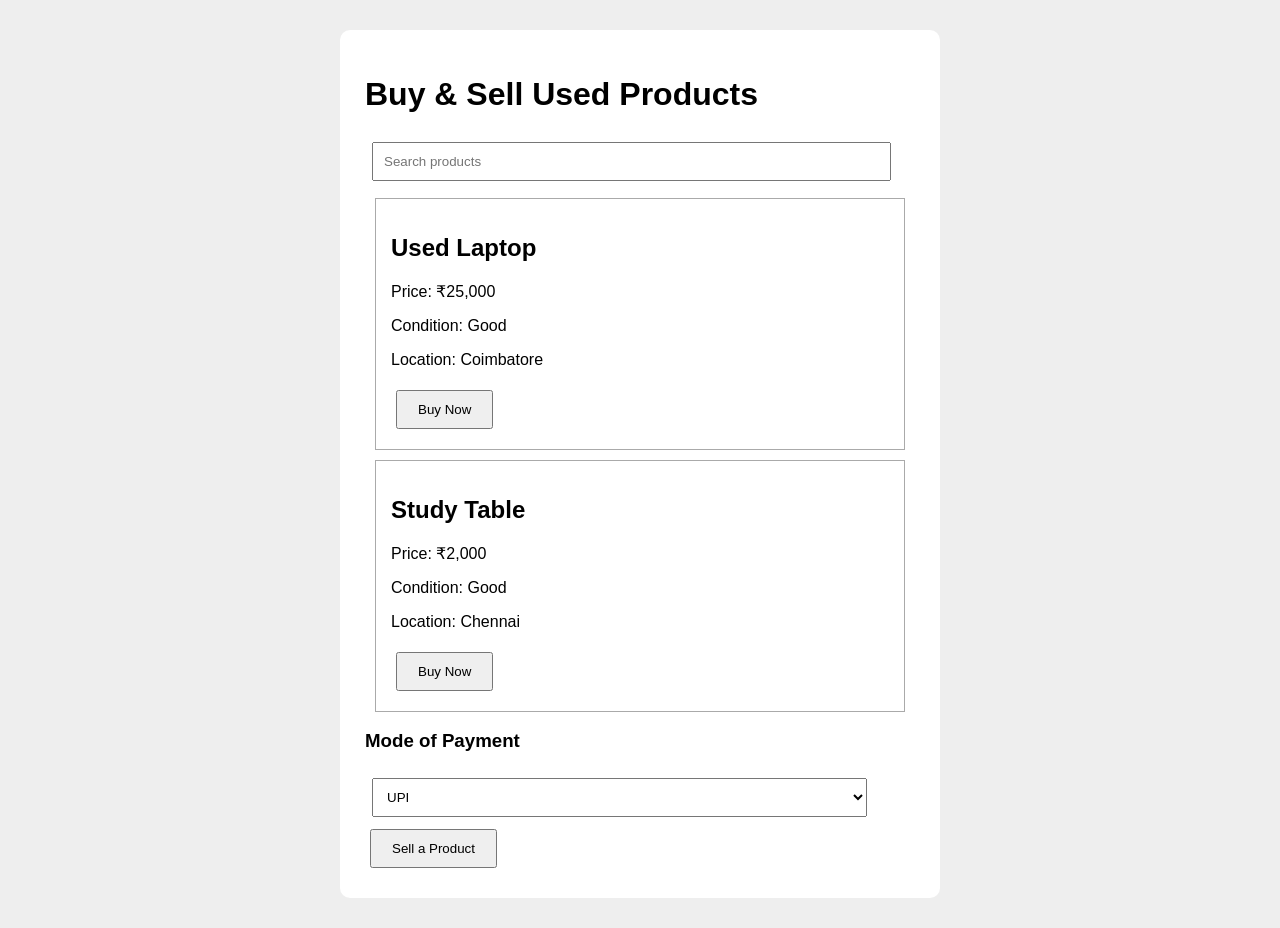
==== index.html @ cb31aba2 "Add files via upload" ====
<!doctype html>
<html>
  <head>
    <title>Buy & Sell</title>
    <link rel="stylesheet" href="/style.css" type="text/css" />
  </head>

  <body>
    <div class="box">
      <h1>Buy & Sell Used Products</h1>

      <input
        type="text"
        id="search"
        placeholder="Search products"
        onkeyup="searchProduct()"
      />

      <div class="product">
        <h2>Used Laptop</h2>

        <p>Price: ₹25,000</p>
        <p>Condition: Good</p>
        <p>Location: Coimbatore</p>

        <button onclick="buy()">Buy Now</button>
      </div>

      <div class="product">
        <h2>Study Table</h2>

        <p>Price: ₹2,000</p>
        <p>Condition: Good</p>
        <p>Location: Chennai</p>

        <button onclick="buy()">Buy Now</button>
      </div>

      <h3>Mode of Payment</h3>

      <select>
        <option>UPI</option>
        <option>Cash on Delivery</option>
        <option>Debit Card</option>
        <option>Credit Card</option>
      </select>

      <br />

      <button onclick="sell()">Sell a Product</button>
    </div>
    <script src="/script.js"></script>
  </body>
</html>
---- style.css ----
body {
  font-family: Arial;
  background: #eee;
}

.box {
  background: white;
  width: 550px;
  margin: 30px auto;
  padding: 25px;
  border-radius: 10px;
}

input,
select {
  padding: 10px;
  margin: 7px;
  width: 90%;
}

.product {
  border: 1px solid #aaa;
  padding: 15px;
  margin: 10px;
}

button {
  padding: 10px 20px;
  margin: 5px;
}
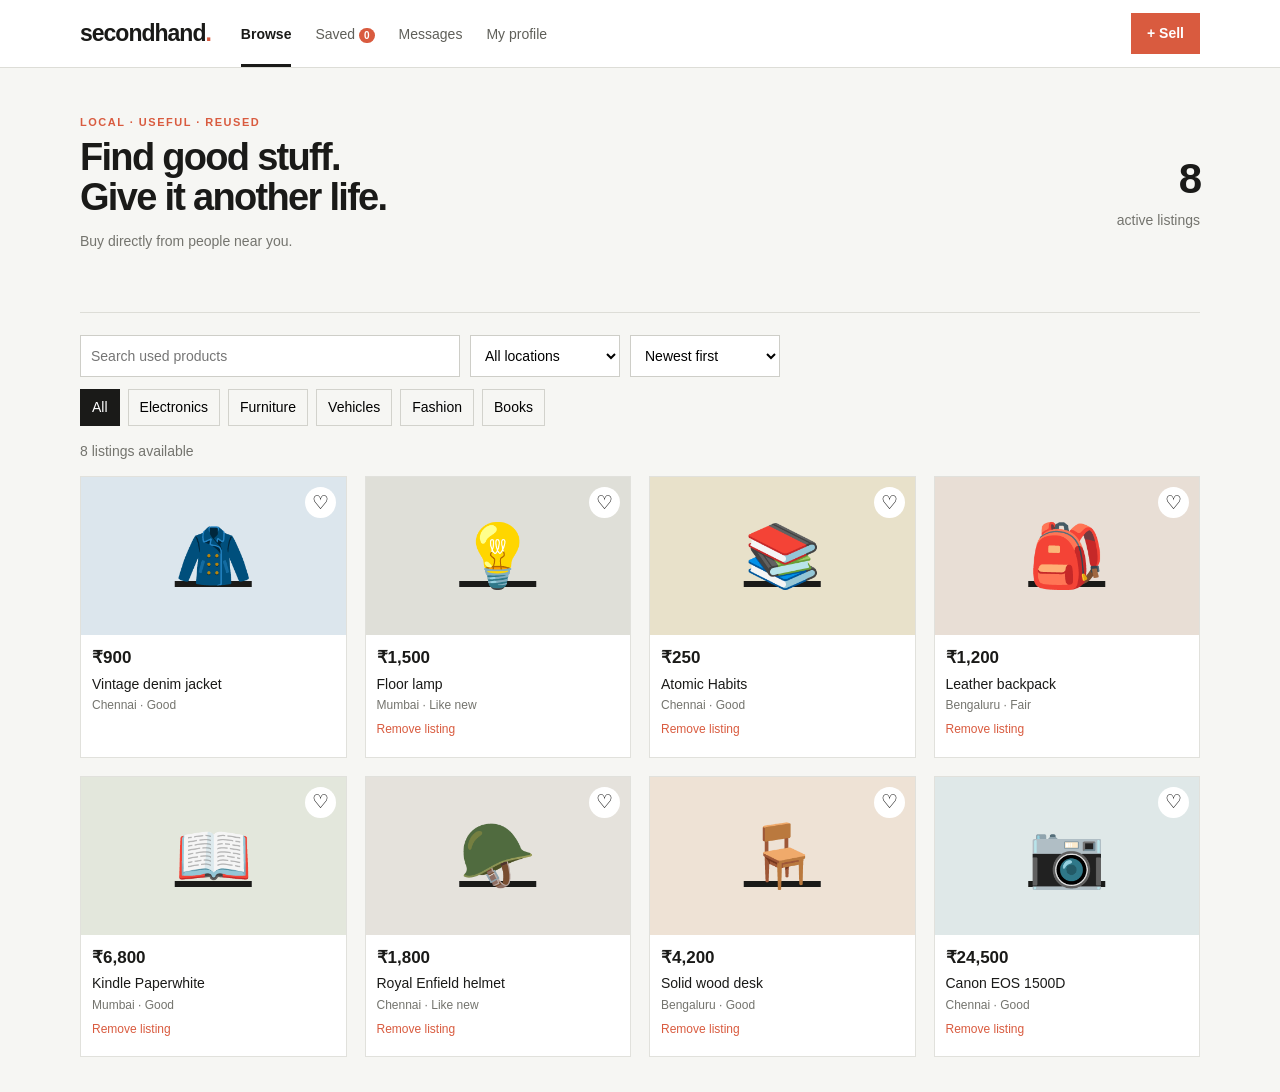
==== commit 0cc68ee0: "Add files via upload" ====
--- a/index.html
+++ b/index.html
@@ -1,54 +1 @@
-<!doctype html>
-<html>
-  <head>
-    <title>Buy & Sell</title>
-    <link rel="stylesheet" href="/style.css" type="text/css" />
-  </head>
-
-  <body>
-    <div class="box">
-      <h1>Buy & Sell Used Products</h1>
-
-      <input
-        type="text"
-        id="search"
-        placeholder="Search products"
-        onkeyup="searchProduct()"
-      />
-
-      <div class="product">
-        <h2>Used Laptop</h2>
-
-        <p>Price: ₹25,000</p>
-        <p>Condition: Good</p>
-        <p>Location: Coimbatore</p>
-
-        <button onclick="buy()">Buy Now</button>
-      </div>
-
-      <div class="product">
-        <h2>Study Table</h2>
-
-        <p>Price: ₹2,000</p>
-        <p>Condition: Good</p>
-        <p>Location: Chennai</p>
-
-        <button onclick="buy()">Buy Now</button>
-      </div>
-
-      <h3>Mode of Payment</h3>
-
-      <select>
-        <option>UPI</option>
-        <option>Cash on Delivery</option>
-        <option>Debit Card</option>
-        <option>Credit Card</option>
-      </select>
-
-      <br />
-
-      <button onclick="sell()">Sell a Product</button>
-    </div>
-    <script src="/script.js"></script>
-  </body>
-</html>
+<!doctype html><html lang="en"><head><meta charset="utf-8"><title>Secondhand — Browse</title><link rel="stylesheet" href="style.css"></head><body data-page="home"><header class="nav"><a class="brand" href="index.html">secondhand<span>.</span></a><nav><a class="active" href="index.html">Browse</a><a href="saved.html">Saved <b data-saved-count>0</b></a><a href="messages.html">Messages</a><a href="profile.html">My profile</a></nav><a class="sell" href="sell.html">+ Sell</a></header><main><section class="hero"><div><p class="eyebrow">LOCAL · USEFUL · REUSED</p><h1>Find good stuff.<br>Give it another life.</h1><p>Buy directly from people near you.</p></div><div class="hero-stat"><strong data-item-count>0</strong><span>active listings</span></div></section><section class="filters"><input id="search" placeholder="Search used products"><select id="location"><option>All locations</option><option>Chennai</option><option>Bengaluru</option><option>Mumbai</option></select><select id="sort"><option value="recent">Newest first</option><option value="low">Price: low first</option><option value="high">Price: high first</option></select></section><div class="category-bar" id="categories"></div><p id="resultText" class="result"></p><section id="products" class="grid"></section><p id="empty" class="empty" hidden>No listings found. The attic is empty.</p></main><script src="script.js"></script></body></html>
--- a/style.css
+++ b/style.css
@@ -1,30 +1 @@
-body {
-  font-family: Arial;
-  background: #eee;
-}
-
-.box {
-  background: white;
-  width: 550px;
-  margin: 30px auto;
-  padding: 25px;
-  border-radius: 10px;
-}
-
-input,
-select {
-  padding: 10px;
-  margin: 7px;
-  width: 90%;
-}
-
-.product {
-  border: 1px solid #aaa;
-  padding: 15px;
-  margin: 10px;
-}
-
-button {
-  padding: 10px 20px;
-  margin: 5px;
-}
+:root{--ink:#1a1a18;--line:#ddddd7;--soft:#f6f6f3;--orange:#d95b3f;--muted:#74746e}*{box-sizing:border-box}body{margin:0;background:var(--soft);color:var(--ink);font:14px/1.45 Arial,sans-serif}a{color:inherit}button,input,select,textarea{font:inherit}.nav{height:68px;background:white;border-bottom:1px solid var(--line);display:flex;align-items:center;padding:0 calc((100% - 1120px)/2);gap:30px}.brand{text-decoration:none;font-size:23px;font-weight:800;letter-spacing:-1px}.brand span,.eyebrow{color:var(--orange)}.nav nav{display:flex;gap:24px;flex:1}.nav nav a{text-decoration:none;color:#5f5f59;padding:24px 0 19px}.nav nav a.active{border-bottom:3px solid var(--ink);color:var(--ink);font-weight:bold}.nav b{font-size:10px;background:var(--orange);border-radius:8px;color:white;padding:2px 5px}.sell{background:var(--orange);color:white;border:0;text-decoration:none;padding:10px 16px;font-weight:bold;white-space:nowrap}.sell:hover{background:#bd442b}main{width:1120px;margin:auto}.hero{height:245px;display:flex;align-items:center;justify-content:space-between;border-bottom:1px solid var(--line)}.eyebrow{font-size:11px;letter-spacing:1.5px;font-weight:bold;margin:0 0 6px}.hero h1,.page h1,.form-page h1{font-size:38px;line-height:1.06;letter-spacing:-1.7px;margin:0}.hero p:not(.eyebrow){color:var(--muted)}.hero-stat{text-align:right}.hero-stat strong{display:block;font-size:42px;letter-spacing:-2px}.hero-stat span,.muted,.result{color:var(--muted)}.filters{display:flex;gap:10px;padding:22px 0 12px}.filters input{width:380px}.filters input,.filters select,.form input,.form select,.form textarea{border:1px solid #cecec8;background:white;padding:10px;outline-color:var(--orange)}.filters select{min-width:150px}.category-bar{display:flex;gap:8px;margin-bottom:15px}.category-bar button{border:1px solid #d2d2cc;background:transparent;padding:7px 11px;cursor:pointer}.category-bar button.active{background:var(--ink);border-color:var(--ink);color:white}.result{margin:0 0 15px}.grid{display:grid;grid-template-columns:repeat(4,1fr);gap:18px;padding-bottom:35px}.card{background:white;border:1px solid #e1e1dc;position:relative}.card:hover{border-color:#aaa9a3}.card>a:first-child{display:block}.art{height:158px;display:grid;place-items:center;background:var(--tint);font-size:62px}.heart{position:absolute;right:10px;top:10px;background:white;border:0;border-radius:50%;width:31px;height:31px;font-size:19px;cursor:pointer}.heart.saved{color:var(--orange)}.card-info{padding:11px}.card-link{text-decoration:none}.price{font-size:17px;font-weight:bold}.title{margin:3px 0;white-space:nowrap;overflow:hidden;text-overflow:ellipsis}.meta{font-size:12px;color:var(--muted)}.empty{text-align:center;padding:70px;color:var(--muted)}.page,.form-page{padding-top:34px}.back{display:inline-block;margin-bottom:20px;color:var(--muted)}.detail{display:grid;grid-template-columns:440px 1fr;background:white;border:1px solid var(--line)}.detail-art{min-height:410px;display:grid;place-items:center;background:var(--tint);font-size:135px}.detail-info{padding:38px}.detail-info h1{font-size:30px;margin:6px 0}.detail-price{font-size:25px;font-weight:bold}.condition{display:inline-block;background:#eeeeea;padding:4px 8px;font-size:12px;margin:13px 0}.detail-actions{display:flex;gap:10px;margin-top:24px}.secondary{border:0;background:#e8e8e4;padding:10px 15px;font-weight:bold;cursor:pointer}.form-page{width:520px;margin-left:calc((100% - 1120px)/2)}.form-page h1{margin-bottom:5px}.form{display:grid;gap:14px;background:white;border:1px solid var(--line);padding:24px;margin-top:24px}.form label{display:grid;gap:5px;font-weight:bold}.form textarea{height:80px;resize:none}.message-page{display:grid;grid-template-columns:310px 1fr;height:calc(100vh - 68px);background:white;border-left:1px solid var(--line);border-right:1px solid var(--line)}.message-page aside{border-right:1px solid var(--line);padding:24px}.message-page h2{margin:0 0 16px}.thread{width:100%;border:0;border-top:1px solid #e5e5e0;background:white;text-align:left;padding:13px 0;cursor:pointer}.thread:hover,.thread.active{color:var(--orange)}.conversation{display:flex;flex-direction:column;padding:24px}.messages{flex:1;padding:5px 0;overflow:auto}.bubble{background:#ecece8;padding:8px 10px;width:max-content;max-width:70%;margin:7px 0}.bubble.me{margin-left:auto;background:var(--orange);color:white}.message-form{height:40px;display:flex}.message-form input{flex:1;border:1px solid #cfcfc9;padding:0 10px}.message-form button{border:0;background:var(--ink);color:white;padding:0 18px}.profile{display:flex;align-items:center;gap:16px;border-bottom:1px solid var(--line);padding-bottom:25px}.profile h1{margin:0}.profile .sell{margin-left:auto}.avatar{width:62px;height:62px;display:grid;place-items:center;background:var(--ink);color:white;font-size:24px;font-weight:bold}.section-title{margin:25px 0 15px}.delete{font-size:12px;border:0;background:transparent;color:var(--orange);padding:7px 0;cursor:pointer}
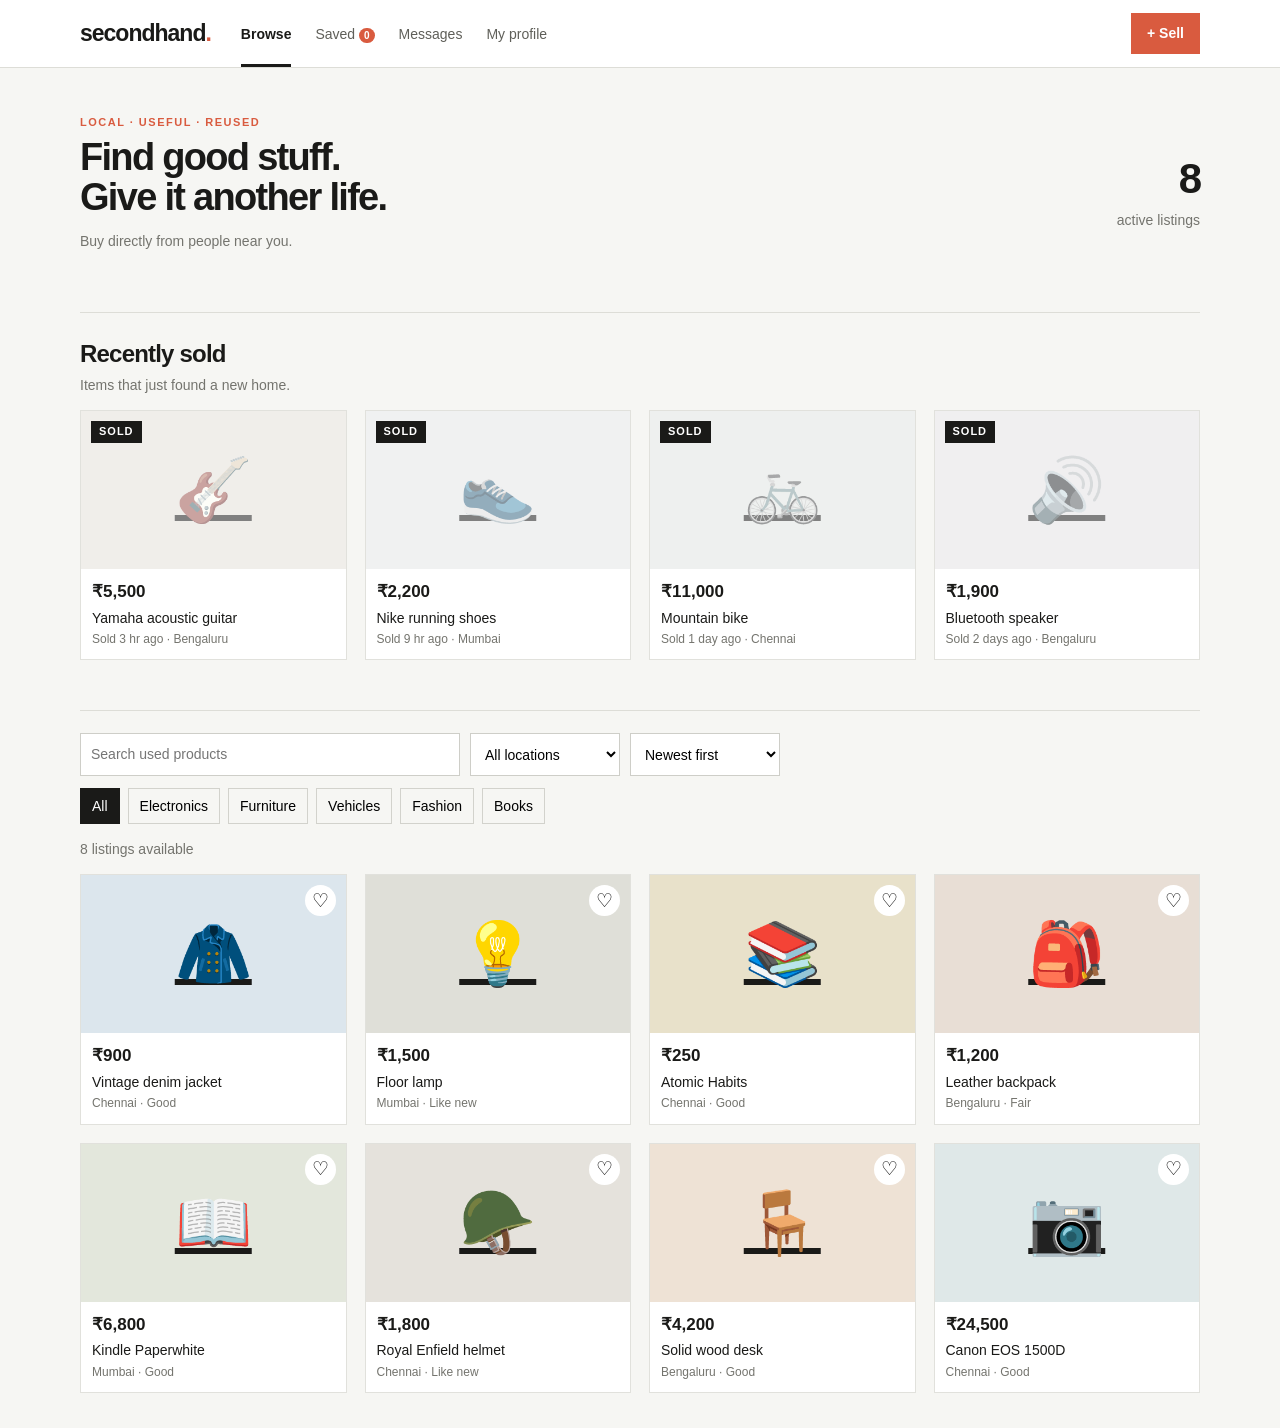
==== commit 63ed9902: "Final commit" ====
--- a/index.html
+++ b/index.html
@@ -1 +1 @@
-<!doctype html><html lang="en"><head><meta charset="utf-8"><title>Secondhand — Browse</title><link rel="stylesheet" href="style.css"></head><body data-page="home"><header class="nav"><a class="brand" href="index.html">secondhand<span>.</span></a><nav><a class="active" href="index.html">Browse</a><a href="saved.html">Saved <b data-saved-count>0</b></a><a href="messages.html">Messages</a><a href="profile.html">My profile</a></nav><a class="sell" href="sell.html">+ Sell</a></header><main><section class="hero"><div><p class="eyebrow">LOCAL · USEFUL · REUSED</p><h1>Find good stuff.<br>Give it another life.</h1><p>Buy directly from people near you.</p></div><div class="hero-stat"><strong data-item-count>0</strong><span>active listings</span></div></section><section class="filters"><input id="search" placeholder="Search used products"><select id="location"><option>All locations</option><option>Chennai</option><option>Bengaluru</option><option>Mumbai</option></select><select id="sort"><option value="recent">Newest first</option><option value="low">Price: low first</option><option value="high">Price: high first</option></select></section><div class="category-bar" id="categories"></div><p id="resultText" class="result"></p><section id="products" class="grid"></section><p id="empty" class="empty" hidden>No listings found. The attic is empty.</p></main><script src="script.js"></script></body></html>
+<!doctype html><html lang="en"><head><meta charset="utf-8"><title>Secondhand — Browse</title><link rel="stylesheet" href="style.css"></head><body data-page="home"><header class="nav"><a class="brand" href="index.html">secondhand<span>.</span></a><nav><a class="active" href="index.html">Browse</a><a href="saved.html">Saved <b data-saved-count>0</b></a><a href="messages.html">Messages</a><a href="profile.html">My profile</a></nav><a class="sell" href="sell.html">+ Sell</a></header><main><section class="hero"><div><p class="eyebrow">LOCAL · USEFUL · REUSED</p><h1>Find good stuff.<br>Give it another life.</h1><p>Buy directly from people near you.</p></div><div class="hero-stat"><strong data-item-count>0</strong><span>active listings</span></div></section><section class="sold-section"><div class="section-head"><h2>Recently sold</h2><p class="muted">Items that just found a new home.</p></div><div id="soldProducts" class="grid"></div><p id="soldEmpty" class="empty small" hidden>Nothing sold yet. The first sale could be yours.</p></section><section class="filters"><input id="search" placeholder="Search used products"><select id="location"><option>All locations</option><option>Chennai</option><option>Bengaluru</option><option>Mumbai</option></select><select id="sort"><option value="recent">Newest first</option><option value="low">Price: low first</option><option value="high">Price: high first</option></select></section><div class="category-bar" id="categories"></div><p id="resultText" class="result"></p><section id="products" class="grid"></section><p id="empty" class="empty" hidden>No listings found. The attic is empty.</p></main><script src="script.js"></script></body></html>
--- a/style.css
+++ b/style.css
@@ -1 +1,7 @@
 :root{--ink:#1a1a18;--line:#ddddd7;--soft:#f6f6f3;--orange:#d95b3f;--muted:#74746e}*{box-sizing:border-box}body{margin:0;background:var(--soft);color:var(--ink);font:14px/1.45 Arial,sans-serif}a{color:inherit}button,input,select,textarea{font:inherit}.nav{height:68px;background:white;border-bottom:1px solid var(--line);display:flex;align-items:center;padding:0 calc((100% - 1120px)/2);gap:30px}.brand{text-decoration:none;font-size:23px;font-weight:800;letter-spacing:-1px}.brand span,.eyebrow{color:var(--orange)}.nav nav{display:flex;gap:24px;flex:1}.nav nav a{text-decoration:none;color:#5f5f59;padding:24px 0 19px}.nav nav a.active{border-bottom:3px solid var(--ink);color:var(--ink);font-weight:bold}.nav b{font-size:10px;background:var(--orange);border-radius:8px;color:white;padding:2px 5px}.sell{background:var(--orange);color:white;border:0;text-decoration:none;padding:10px 16px;font-weight:bold;white-space:nowrap}.sell:hover{background:#bd442b}main{width:1120px;margin:auto}.hero{height:245px;display:flex;align-items:center;justify-content:space-between;border-bottom:1px solid var(--line)}.eyebrow{font-size:11px;letter-spacing:1.5px;font-weight:bold;margin:0 0 6px}.hero h1,.page h1,.form-page h1{font-size:38px;line-height:1.06;letter-spacing:-1.7px;margin:0}.hero p:not(.eyebrow){color:var(--muted)}.hero-stat{text-align:right}.hero-stat strong{display:block;font-size:42px;letter-spacing:-2px}.hero-stat span,.muted,.result{color:var(--muted)}.filters{display:flex;gap:10px;padding:22px 0 12px}.filters input{width:380px}.filters input,.filters select,.form input,.form select,.form textarea{border:1px solid #cecec8;background:white;padding:10px;outline-color:var(--orange)}.filters select{min-width:150px}.category-bar{display:flex;gap:8px;margin-bottom:15px}.category-bar button{border:1px solid #d2d2cc;background:transparent;padding:7px 11px;cursor:pointer}.category-bar button.active{background:var(--ink);border-color:var(--ink);color:white}.result{margin:0 0 15px}.grid{display:grid;grid-template-columns:repeat(4,1fr);gap:18px;padding-bottom:35px}.card{background:white;border:1px solid #e1e1dc;position:relative}.card:hover{border-color:#aaa9a3}.card>a:first-child{display:block}.art{height:158px;display:grid;place-items:center;background:var(--tint);font-size:62px}.heart{position:absolute;right:10px;top:10px;background:white;border:0;border-radius:50%;width:31px;height:31px;font-size:19px;cursor:pointer}.heart.saved{color:var(--orange)}.card-info{padding:11px}.card-link{text-decoration:none}.price{font-size:17px;font-weight:bold}.title{margin:3px 0;white-space:nowrap;overflow:hidden;text-overflow:ellipsis}.meta{font-size:12px;color:var(--muted)}.empty{text-align:center;padding:70px;color:var(--muted)}.page,.form-page{padding-top:34px}.back{display:inline-block;margin-bottom:20px;color:var(--muted)}.detail{display:grid;grid-template-columns:440px 1fr;background:white;border:1px solid var(--line)}.detail-art{min-height:410px;display:grid;place-items:center;background:var(--tint);font-size:135px}.detail-info{padding:38px}.detail-info h1{font-size:30px;margin:6px 0}.detail-price{font-size:25px;font-weight:bold}.condition{display:inline-block;background:#eeeeea;padding:4px 8px;font-size:12px;margin:13px 0}.detail-actions{display:flex;gap:10px;margin-top:24px}.secondary{border:0;background:#e8e8e4;padding:10px 15px;font-weight:bold;cursor:pointer}.form-page{width:520px;margin-left:calc((100% - 1120px)/2)}.form-page h1{margin-bottom:5px}.form{display:grid;gap:14px;background:white;border:1px solid var(--line);padding:24px;margin-top:24px}.form label{display:grid;gap:5px;font-weight:bold}.form textarea{height:80px;resize:none}.message-page{display:grid;grid-template-columns:310px 1fr;height:calc(100vh - 68px);background:white;border-left:1px solid var(--line);border-right:1px solid var(--line)}.message-page aside{border-right:1px solid var(--line);padding:24px}.message-page h2{margin:0 0 16px}.thread{width:100%;border:0;border-top:1px solid #e5e5e0;background:white;text-align:left;padding:13px 0;cursor:pointer}.thread:hover,.thread.active{color:var(--orange)}.conversation{display:flex;flex-direction:column;padding:24px}.messages{flex:1;padding:5px 0;overflow:auto}.bubble{background:#ecece8;padding:8px 10px;width:max-content;max-width:70%;margin:7px 0}.bubble.me{margin-left:auto;background:var(--orange);color:white}.message-form{height:40px;display:flex}.message-form input{flex:1;border:1px solid #cfcfc9;padding:0 10px}.message-form button{border:0;background:var(--ink);color:white;padding:0 18px}.profile{display:flex;align-items:center;gap:16px;border-bottom:1px solid var(--line);padding-bottom:25px}.profile h1{margin:0}.profile .sell{margin-left:auto}.avatar{width:62px;height:62px;display:grid;place-items:center;background:var(--ink);color:white;font-size:24px;font-weight:bold}.section-title{margin:25px 0 15px}.delete{font-size:12px;border:0;background:transparent;color:var(--orange);padding:7px 0;cursor:pointer}
+.card.is-sold .art{opacity:.55;filter:grayscale(.6)}.badge-sold{position:absolute;left:10px;top:10px;background:var(--ink);color:white;font-size:11px;font-weight:bold;letter-spacing:1px;text-transform:uppercase;padding:3px 8px}
+.section-head{margin:10px 0 15px;border-top:1px solid var(--line);padding-top:28px}.section-head h2{margin:0;font-size:24px;letter-spacing:-.8px}.section-head p{margin:3px 0 0}.sold-section{padding-bottom:20px}.empty.small{padding:30px}
+a.secondary{text-decoration:none;display:inline-block}.sell:disabled{background:#b9b9b3;cursor:not-allowed}.sell:disabled:hover{background:#b9b9b3}.sold-tag{background:var(--ink);color:white;margin-left:6px}
+.notice{background:#eaf4ea;border:1px solid #cfe3cf;padding:10px 12px;margin:14px 0 0}.notice.quiet{background:#eeeeea;border-color:var(--line);color:var(--muted)}
+.checkout{margin-top:24px}.checkout h3{margin:0}.summary{display:flex;justify-content:space-between;background:var(--soft);padding:10px;border:1px solid var(--line)}
+.sold-section{padding-top:24px}.sold-section .section-head{border-top:0;padding-top:0;margin-top:0}.sold-section .grid{padding-bottom:20px}.sold-section+.filters{border-top:1px solid var(--line);margin-top:10px}
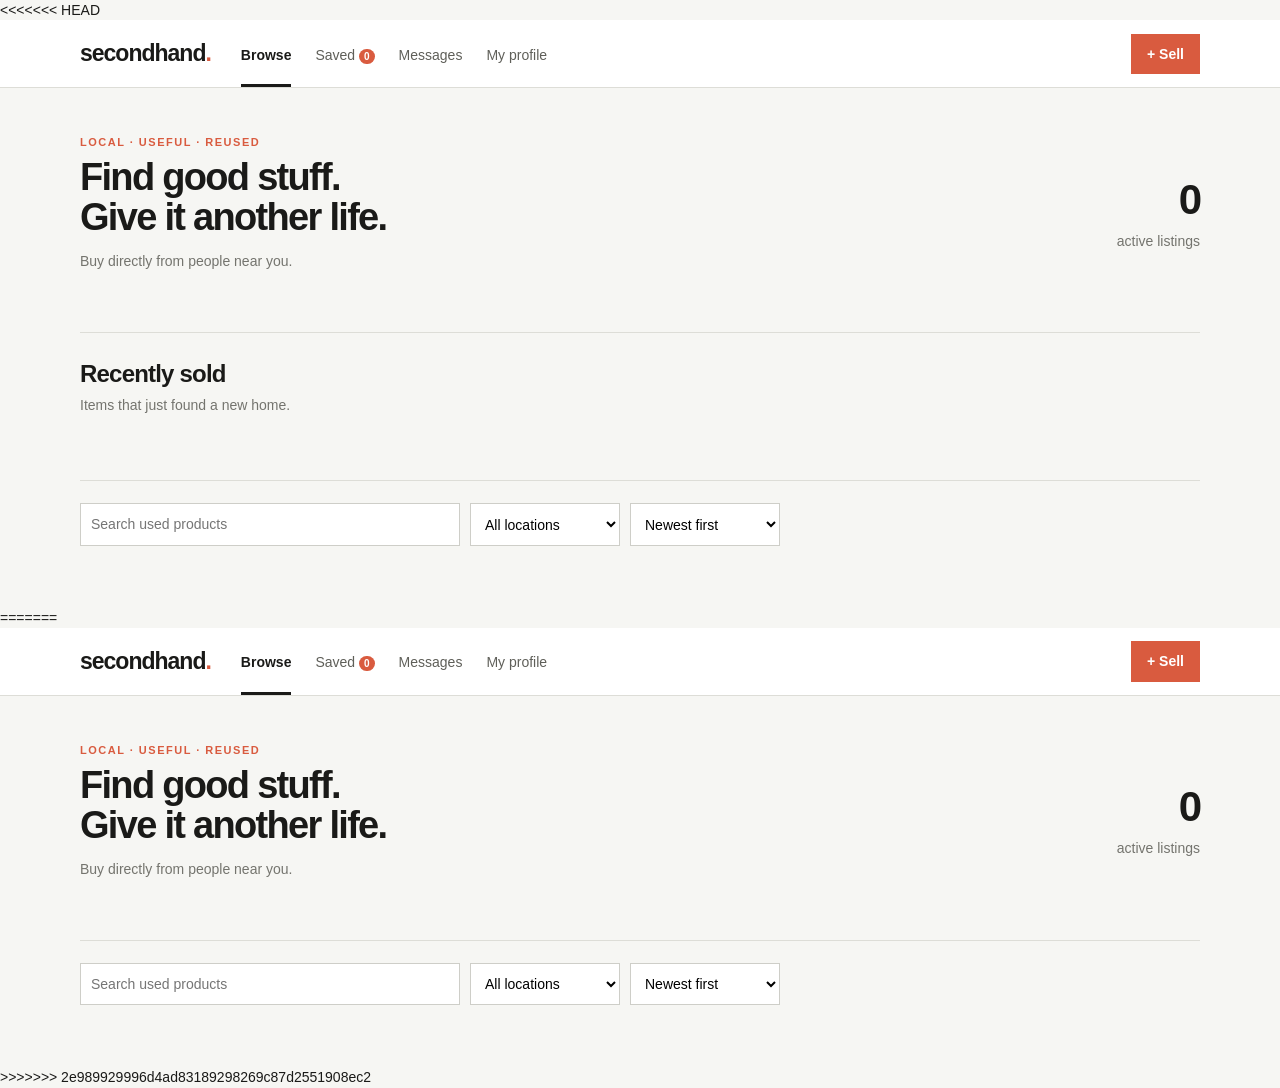
==== commit 56b8c4ff: "Merge changes" ====
--- a/index.html
+++ b/index.html
@@ -1 +1,5 @@
+<<<<<<< HEAD
 <!doctype html><html lang="en"><head><meta charset="utf-8"><title>Secondhand — Browse</title><link rel="stylesheet" href="style.css"></head><body data-page="home"><header class="nav"><a class="brand" href="index.html">secondhand<span>.</span></a><nav><a class="active" href="index.html">Browse</a><a href="saved.html">Saved <b data-saved-count>0</b></a><a href="messages.html">Messages</a><a href="profile.html">My profile</a></nav><a class="sell" href="sell.html">+ Sell</a></header><main><section class="hero"><div><p class="eyebrow">LOCAL · USEFUL · REUSED</p><h1>Find good stuff.<br>Give it another life.</h1><p>Buy directly from people near you.</p></div><div class="hero-stat"><strong data-item-count>0</strong><span>active listings</span></div></section><section class="sold-section"><div class="section-head"><h2>Recently sold</h2><p class="muted">Items that just found a new home.</p></div><div id="soldProducts" class="grid"></div><p id="soldEmpty" class="empty small" hidden>Nothing sold yet. The first sale could be yours.</p></section><section class="filters"><input id="search" placeholder="Search used products"><select id="location"><option>All locations</option><option>Chennai</option><option>Bengaluru</option><option>Mumbai</option></select><select id="sort"><option value="recent">Newest first</option><option value="low">Price: low first</option><option value="high">Price: high first</option></select></section><div class="category-bar" id="categories"></div><p id="resultText" class="result"></p><section id="products" class="grid"></section><p id="empty" class="empty" hidden>No listings found. The attic is empty.</p></main><script src="script.js"></script></body></html>
+=======
+<!doctype html><html lang="en"><head><meta charset="utf-8"><title>Secondhand — Browse</title><link rel="stylesheet" href="style.css"></head><body data-page="home"><header class="nav"><a class="brand" href="index.html">secondhand<span>.</span></a><nav><a class="active" href="index.html">Browse</a><a href="saved.html">Saved <b data-saved-count>0</b></a><a href="messages.html">Messages</a><a href="profile.html">My profile</a></nav><a class="sell" href="sell.html">+ Sell</a></header><main><section class="hero"><div><p class="eyebrow">LOCAL · USEFUL · REUSED</p><h1>Find good stuff.<br>Give it another life.</h1><p>Buy directly from people near you.</p></div><div class="hero-stat"><strong data-item-count>0</strong><span>active listings</span></div></section><section class="filters"><input id="search" placeholder="Search used products"><select id="location"><option>All locations</option><option>Chennai</option><option>Bengaluru</option><option>Mumbai</option></select><select id="sort"><option value="recent">Newest first</option><option value="low">Price: low first</option><option value="high">Price: high first</option></select></section><div class="category-bar" id="categories"></div><p id="resultText" class="result"></p><section id="products" class="grid"></section><p id="empty" class="empty" hidden>No listings found. The attic is empty.</p></main><script src="script.js"></script></body></html>
+>>>>>>> 2e989929996d4ad83189298269c87d2551908ec2
--- a/style.css
+++ b/style.css
@@ -1,7 +1,10 @@
 :root{--ink:#1a1a18;--line:#ddddd7;--soft:#f6f6f3;--orange:#d95b3f;--muted:#74746e}*{box-sizing:border-box}body{margin:0;background:var(--soft);color:var(--ink);font:14px/1.45 Arial,sans-serif}a{color:inherit}button,input,select,textarea{font:inherit}.nav{height:68px;background:white;border-bottom:1px solid var(--line);display:flex;align-items:center;padding:0 calc((100% - 1120px)/2);gap:30px}.brand{text-decoration:none;font-size:23px;font-weight:800;letter-spacing:-1px}.brand span,.eyebrow{color:var(--orange)}.nav nav{display:flex;gap:24px;flex:1}.nav nav a{text-decoration:none;color:#5f5f59;padding:24px 0 19px}.nav nav a.active{border-bottom:3px solid var(--ink);color:var(--ink);font-weight:bold}.nav b{font-size:10px;background:var(--orange);border-radius:8px;color:white;padding:2px 5px}.sell{background:var(--orange);color:white;border:0;text-decoration:none;padding:10px 16px;font-weight:bold;white-space:nowrap}.sell:hover{background:#bd442b}main{width:1120px;margin:auto}.hero{height:245px;display:flex;align-items:center;justify-content:space-between;border-bottom:1px solid var(--line)}.eyebrow{font-size:11px;letter-spacing:1.5px;font-weight:bold;margin:0 0 6px}.hero h1,.page h1,.form-page h1{font-size:38px;line-height:1.06;letter-spacing:-1.7px;margin:0}.hero p:not(.eyebrow){color:var(--muted)}.hero-stat{text-align:right}.hero-stat strong{display:block;font-size:42px;letter-spacing:-2px}.hero-stat span,.muted,.result{color:var(--muted)}.filters{display:flex;gap:10px;padding:22px 0 12px}.filters input{width:380px}.filters input,.filters select,.form input,.form select,.form textarea{border:1px solid #cecec8;background:white;padding:10px;outline-color:var(--orange)}.filters select{min-width:150px}.category-bar{display:flex;gap:8px;margin-bottom:15px}.category-bar button{border:1px solid #d2d2cc;background:transparent;padding:7px 11px;cursor:pointer}.category-bar button.active{background:var(--ink);border-color:var(--ink);color:white}.result{margin:0 0 15px}.grid{display:grid;grid-template-columns:repeat(4,1fr);gap:18px;padding-bottom:35px}.card{background:white;border:1px solid #e1e1dc;position:relative}.card:hover{border-color:#aaa9a3}.card>a:first-child{display:block}.art{height:158px;display:grid;place-items:center;background:var(--tint);font-size:62px}.heart{position:absolute;right:10px;top:10px;background:white;border:0;border-radius:50%;width:31px;height:31px;font-size:19px;cursor:pointer}.heart.saved{color:var(--orange)}.card-info{padding:11px}.card-link{text-decoration:none}.price{font-size:17px;font-weight:bold}.title{margin:3px 0;white-space:nowrap;overflow:hidden;text-overflow:ellipsis}.meta{font-size:12px;color:var(--muted)}.empty{text-align:center;padding:70px;color:var(--muted)}.page,.form-page{padding-top:34px}.back{display:inline-block;margin-bottom:20px;color:var(--muted)}.detail{display:grid;grid-template-columns:440px 1fr;background:white;border:1px solid var(--line)}.detail-art{min-height:410px;display:grid;place-items:center;background:var(--tint);font-size:135px}.detail-info{padding:38px}.detail-info h1{font-size:30px;margin:6px 0}.detail-price{font-size:25px;font-weight:bold}.condition{display:inline-block;background:#eeeeea;padding:4px 8px;font-size:12px;margin:13px 0}.detail-actions{display:flex;gap:10px;margin-top:24px}.secondary{border:0;background:#e8e8e4;padding:10px 15px;font-weight:bold;cursor:pointer}.form-page{width:520px;margin-left:calc((100% - 1120px)/2)}.form-page h1{margin-bottom:5px}.form{display:grid;gap:14px;background:white;border:1px solid var(--line);padding:24px;margin-top:24px}.form label{display:grid;gap:5px;font-weight:bold}.form textarea{height:80px;resize:none}.message-page{display:grid;grid-template-columns:310px 1fr;height:calc(100vh - 68px);background:white;border-left:1px solid var(--line);border-right:1px solid var(--line)}.message-page aside{border-right:1px solid var(--line);padding:24px}.message-page h2{margin:0 0 16px}.thread{width:100%;border:0;border-top:1px solid #e5e5e0;background:white;text-align:left;padding:13px 0;cursor:pointer}.thread:hover,.thread.active{color:var(--orange)}.conversation{display:flex;flex-direction:column;padding:24px}.messages{flex:1;padding:5px 0;overflow:auto}.bubble{background:#ecece8;padding:8px 10px;width:max-content;max-width:70%;margin:7px 0}.bubble.me{margin-left:auto;background:var(--orange);color:white}.message-form{height:40px;display:flex}.message-form input{flex:1;border:1px solid #cfcfc9;padding:0 10px}.message-form button{border:0;background:var(--ink);color:white;padding:0 18px}.profile{display:flex;align-items:center;gap:16px;border-bottom:1px solid var(--line);padding-bottom:25px}.profile h1{margin:0}.profile .sell{margin-left:auto}.avatar{width:62px;height:62px;display:grid;place-items:center;background:var(--ink);color:white;font-size:24px;font-weight:bold}.section-title{margin:25px 0 15px}.delete{font-size:12px;border:0;background:transparent;color:var(--orange);padding:7px 0;cursor:pointer}
+<<<<<<< HEAD
 .card.is-sold .art{opacity:.55;filter:grayscale(.6)}.badge-sold{position:absolute;left:10px;top:10px;background:var(--ink);color:white;font-size:11px;font-weight:bold;letter-spacing:1px;text-transform:uppercase;padding:3px 8px}
 .section-head{margin:10px 0 15px;border-top:1px solid var(--line);padding-top:28px}.section-head h2{margin:0;font-size:24px;letter-spacing:-.8px}.section-head p{margin:3px 0 0}.sold-section{padding-bottom:20px}.empty.small{padding:30px}
 a.secondary{text-decoration:none;display:inline-block}.sell:disabled{background:#b9b9b3;cursor:not-allowed}.sell:disabled:hover{background:#b9b9b3}.sold-tag{background:var(--ink);color:white;margin-left:6px}
 .notice{background:#eaf4ea;border:1px solid #cfe3cf;padding:10px 12px;margin:14px 0 0}.notice.quiet{background:#eeeeea;border-color:var(--line);color:var(--muted)}
 .checkout{margin-top:24px}.checkout h3{margin:0}.summary{display:flex;justify-content:space-between;background:var(--soft);padding:10px;border:1px solid var(--line)}
 .sold-section{padding-top:24px}.sold-section .section-head{border-top:0;padding-top:0;margin-top:0}.sold-section .grid{padding-bottom:20px}.sold-section+.filters{border-top:1px solid var(--line);margin-top:10px}
+=======
+>>>>>>> 2e989929996d4ad83189298269c87d2551908ec2
--- a/style.css
+++ b/style.css
@@ -1,7 +1,10 @@
 :root{--ink:#1a1a18;--line:#ddddd7;--soft:#f6f6f3;--orange:#d95b3f;--muted:#74746e}*{box-sizing:border-box}body{margin:0;background:var(--soft);color:var(--ink);font:14px/1.45 Arial,sans-serif}a{color:inherit}button,input,select,textarea{font:inherit}.nav{height:68px;background:white;border-bottom:1px solid var(--line);display:flex;align-items:center;padding:0 calc((100% - 1120px)/2);gap:30px}.brand{text-decoration:none;font-size:23px;font-weight:800;letter-spacing:-1px}.brand span,.eyebrow{color:var(--orange)}.nav nav{display:flex;gap:24px;flex:1}.nav nav a{text-decoration:none;color:#5f5f59;padding:24px 0 19px}.nav nav a.active{border-bottom:3px solid var(--ink);color:var(--ink);font-weight:bold}.nav b{font-size:10px;background:var(--orange);border-radius:8px;color:white;padding:2px 5px}.sell{background:var(--orange);color:white;border:0;text-decoration:none;padding:10px 16px;font-weight:bold;white-space:nowrap}.sell:hover{background:#bd442b}main{width:1120px;margin:auto}.hero{height:245px;display:flex;align-items:center;justify-content:space-between;border-bottom:1px solid var(--line)}.eyebrow{font-size:11px;letter-spacing:1.5px;font-weight:bold;margin:0 0 6px}.hero h1,.page h1,.form-page h1{font-size:38px;line-height:1.06;letter-spacing:-1.7px;margin:0}.hero p:not(.eyebrow){color:var(--muted)}.hero-stat{text-align:right}.hero-stat strong{display:block;font-size:42px;letter-spacing:-2px}.hero-stat span,.muted,.result{color:var(--muted)}.filters{display:flex;gap:10px;padding:22px 0 12px}.filters input{width:380px}.filters input,.filters select,.form input,.form select,.form textarea{border:1px solid #cecec8;background:white;padding:10px;outline-color:var(--orange)}.filters select{min-width:150px}.category-bar{display:flex;gap:8px;margin-bottom:15px}.category-bar button{border:1px solid #d2d2cc;background:transparent;padding:7px 11px;cursor:pointer}.category-bar button.active{background:var(--ink);border-color:var(--ink);color:white}.result{margin:0 0 15px}.grid{display:grid;grid-template-columns:repeat(4,1fr);gap:18px;padding-bottom:35px}.card{background:white;border:1px solid #e1e1dc;position:relative}.card:hover{border-color:#aaa9a3}.card>a:first-child{display:block}.art{height:158px;display:grid;place-items:center;background:var(--tint);font-size:62px}.heart{position:absolute;right:10px;top:10px;background:white;border:0;border-radius:50%;width:31px;height:31px;font-size:19px;cursor:pointer}.heart.saved{color:var(--orange)}.card-info{padding:11px}.card-link{text-decoration:none}.price{font-size:17px;font-weight:bold}.title{margin:3px 0;white-space:nowrap;overflow:hidden;text-overflow:ellipsis}.meta{font-size:12px;color:var(--muted)}.empty{text-align:center;padding:70px;color:var(--muted)}.page,.form-page{padding-top:34px}.back{display:inline-block;margin-bottom:20px;color:var(--muted)}.detail{display:grid;grid-template-columns:440px 1fr;background:white;border:1px solid var(--line)}.detail-art{min-height:410px;display:grid;place-items:center;background:var(--tint);font-size:135px}.detail-info{padding:38px}.detail-info h1{font-size:30px;margin:6px 0}.detail-price{font-size:25px;font-weight:bold}.condition{display:inline-block;background:#eeeeea;padding:4px 8px;font-size:12px;margin:13px 0}.detail-actions{display:flex;gap:10px;margin-top:24px}.secondary{border:0;background:#e8e8e4;padding:10px 15px;font-weight:bold;cursor:pointer}.form-page{width:520px;margin-left:calc((100% - 1120px)/2)}.form-page h1{margin-bottom:5px}.form{display:grid;gap:14px;background:white;border:1px solid var(--line);padding:24px;margin-top:24px}.form label{display:grid;gap:5px;font-weight:bold}.form textarea{height:80px;resize:none}.message-page{display:grid;grid-template-columns:310px 1fr;height:calc(100vh - 68px);background:white;border-left:1px solid var(--line);border-right:1px solid var(--line)}.message-page aside{border-right:1px solid var(--line);padding:24px}.message-page h2{margin:0 0 16px}.thread{width:100%;border:0;border-top:1px solid #e5e5e0;background:white;text-align:left;padding:13px 0;cursor:pointer}.thread:hover,.thread.active{color:var(--orange)}.conversation{display:flex;flex-direction:column;padding:24px}.messages{flex:1;padding:5px 0;overflow:auto}.bubble{background:#ecece8;padding:8px 10px;width:max-content;max-width:70%;margin:7px 0}.bubble.me{margin-left:auto;background:var(--orange);color:white}.message-form{height:40px;display:flex}.message-form input{flex:1;border:1px solid #cfcfc9;padding:0 10px}.message-form button{border:0;background:var(--ink);color:white;padding:0 18px}.profile{display:flex;align-items:center;gap:16px;border-bottom:1px solid var(--line);padding-bottom:25px}.profile h1{margin:0}.profile .sell{margin-left:auto}.avatar{width:62px;height:62px;display:grid;place-items:center;background:var(--ink);color:white;font-size:24px;font-weight:bold}.section-title{margin:25px 0 15px}.delete{font-size:12px;border:0;background:transparent;color:var(--orange);padding:7px 0;cursor:pointer}
+<<<<<<< HEAD
 .card.is-sold .art{opacity:.55;filter:grayscale(.6)}.badge-sold{position:absolute;left:10px;top:10px;background:var(--ink);color:white;font-size:11px;font-weight:bold;letter-spacing:1px;text-transform:uppercase;padding:3px 8px}
 .section-head{margin:10px 0 15px;border-top:1px solid var(--line);padding-top:28px}.section-head h2{margin:0;font-size:24px;letter-spacing:-.8px}.section-head p{margin:3px 0 0}.sold-section{padding-bottom:20px}.empty.small{padding:30px}
 a.secondary{text-decoration:none;display:inline-block}.sell:disabled{background:#b9b9b3;cursor:not-allowed}.sell:disabled:hover{background:#b9b9b3}.sold-tag{background:var(--ink);color:white;margin-left:6px}
 .notice{background:#eaf4ea;border:1px solid #cfe3cf;padding:10px 12px;margin:14px 0 0}.notice.quiet{background:#eeeeea;border-color:var(--line);color:var(--muted)}
 .checkout{margin-top:24px}.checkout h3{margin:0}.summary{display:flex;justify-content:space-between;background:var(--soft);padding:10px;border:1px solid var(--line)}
 .sold-section{padding-top:24px}.sold-section .section-head{border-top:0;padding-top:0;margin-top:0}.sold-section .grid{padding-bottom:20px}.sold-section+.filters{border-top:1px solid var(--line);margin-top:10px}
+=======
+>>>>>>> 2e989929996d4ad83189298269c87d2551908ec2
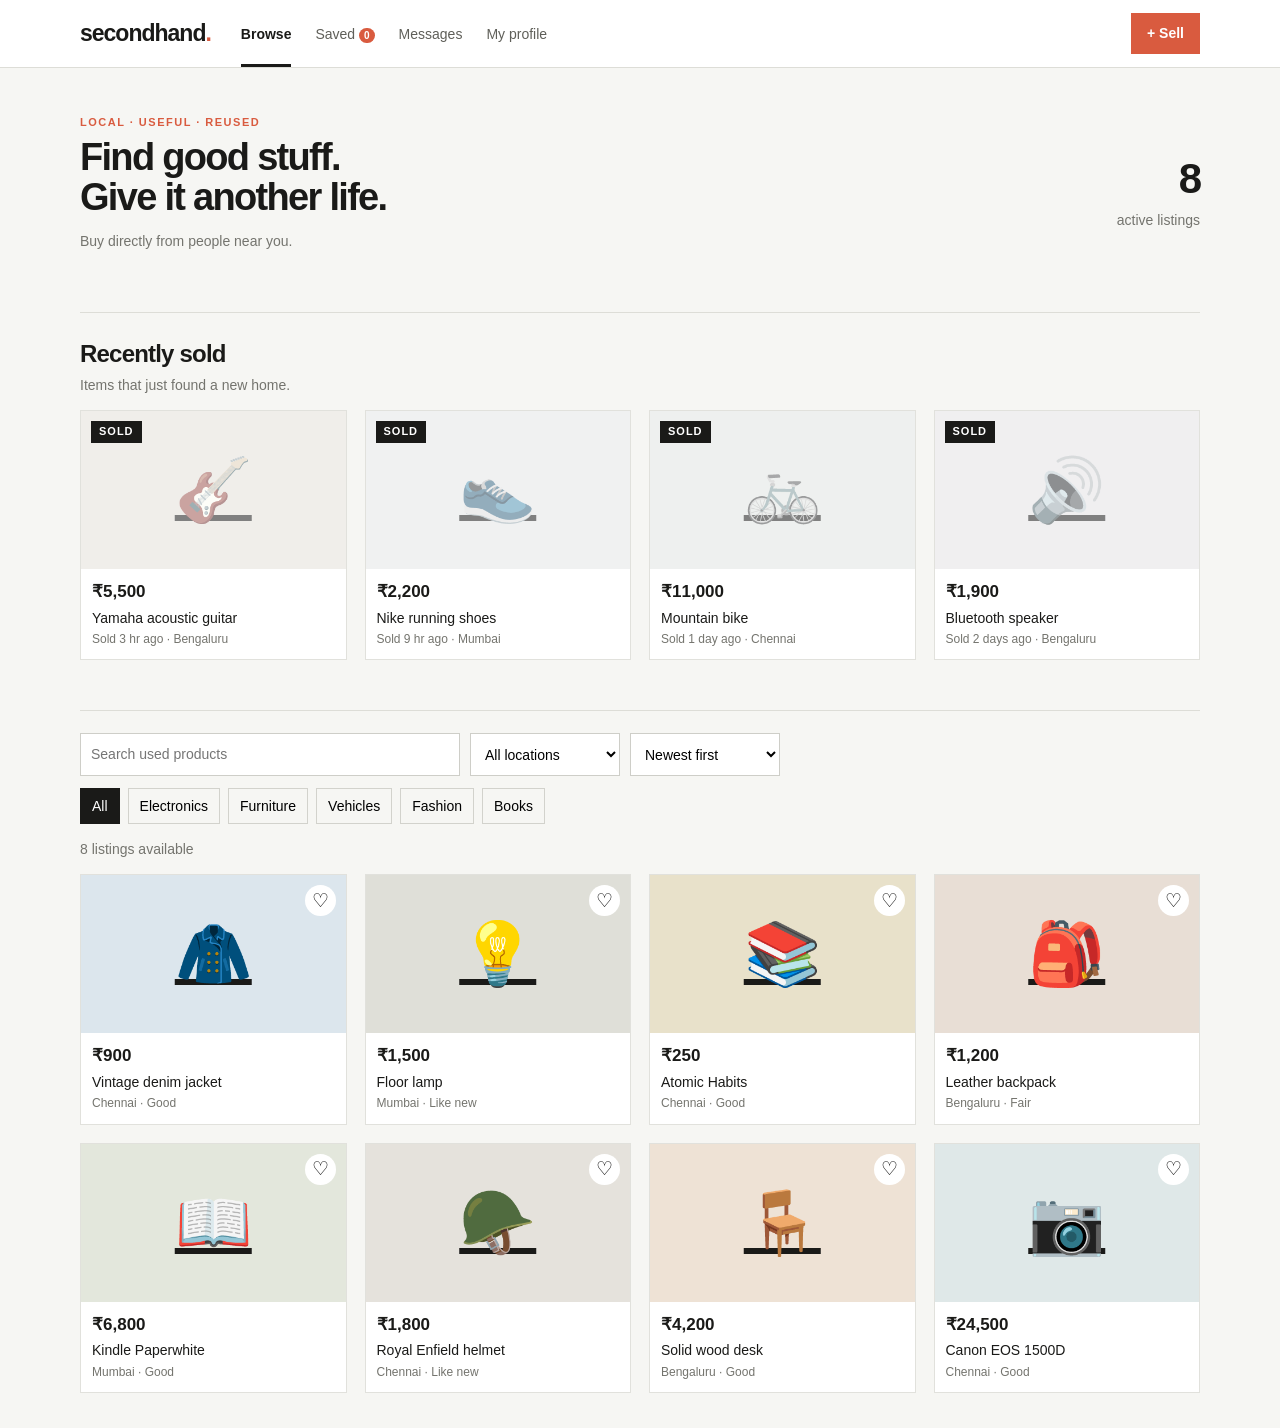
==== commit 2f753d73: "Final changes" ====
--- a/index.html
+++ b/index.html
@@ -1,5 +1 @@
-<<<<<<< HEAD
 <!doctype html><html lang="en"><head><meta charset="utf-8"><title>Secondhand — Browse</title><link rel="stylesheet" href="style.css"></head><body data-page="home"><header class="nav"><a class="brand" href="index.html">secondhand<span>.</span></a><nav><a class="active" href="index.html">Browse</a><a href="saved.html">Saved <b data-saved-count>0</b></a><a href="messages.html">Messages</a><a href="profile.html">My profile</a></nav><a class="sell" href="sell.html">+ Sell</a></header><main><section class="hero"><div><p class="eyebrow">LOCAL · USEFUL · REUSED</p><h1>Find good stuff.<br>Give it another life.</h1><p>Buy directly from people near you.</p></div><div class="hero-stat"><strong data-item-count>0</strong><span>active listings</span></div></section><section class="sold-section"><div class="section-head"><h2>Recently sold</h2><p class="muted">Items that just found a new home.</p></div><div id="soldProducts" class="grid"></div><p id="soldEmpty" class="empty small" hidden>Nothing sold yet. The first sale could be yours.</p></section><section class="filters"><input id="search" placeholder="Search used products"><select id="location"><option>All locations</option><option>Chennai</option><option>Bengaluru</option><option>Mumbai</option></select><select id="sort"><option value="recent">Newest first</option><option value="low">Price: low first</option><option value="high">Price: high first</option></select></section><div class="category-bar" id="categories"></div><p id="resultText" class="result"></p><section id="products" class="grid"></section><p id="empty" class="empty" hidden>No listings found. The attic is empty.</p></main><script src="script.js"></script></body></html>
-=======
-<!doctype html><html lang="en"><head><meta charset="utf-8"><title>Secondhand — Browse</title><link rel="stylesheet" href="style.css"></head><body data-page="home"><header class="nav"><a class="brand" href="index.html">secondhand<span>.</span></a><nav><a class="active" href="index.html">Browse</a><a href="saved.html">Saved <b data-saved-count>0</b></a><a href="messages.html">Messages</a><a href="profile.html">My profile</a></nav><a class="sell" href="sell.html">+ Sell</a></header><main><section class="hero"><div><p class="eyebrow">LOCAL · USEFUL · REUSED</p><h1>Find good stuff.<br>Give it another life.</h1><p>Buy directly from people near you.</p></div><div class="hero-stat"><strong data-item-count>0</strong><span>active listings</span></div></section><section class="filters"><input id="search" placeholder="Search used products"><select id="location"><option>All locations</option><option>Chennai</option><option>Bengaluru</option><option>Mumbai</option></select><select id="sort"><option value="recent">Newest first</option><option value="low">Price: low first</option><option value="high">Price: high first</option></select></section><div class="category-bar" id="categories"></div><p id="resultText" class="result"></p><section id="products" class="grid"></section><p id="empty" class="empty" hidden>No listings found. The attic is empty.</p></main><script src="script.js"></script></body></html>
->>>>>>> 2e989929996d4ad83189298269c87d2551908ec2
--- a/style.css
+++ b/style.css
@@ -1,10 +1,7 @@
 :root{--ink:#1a1a18;--line:#ddddd7;--soft:#f6f6f3;--orange:#d95b3f;--muted:#74746e}*{box-sizing:border-box}body{margin:0;background:var(--soft);color:var(--ink);font:14px/1.45 Arial,sans-serif}a{color:inherit}button,input,select,textarea{font:inherit}.nav{height:68px;background:white;border-bottom:1px solid var(--line);display:flex;align-items:center;padding:0 calc((100% - 1120px)/2);gap:30px}.brand{text-decoration:none;font-size:23px;font-weight:800;letter-spacing:-1px}.brand span,.eyebrow{color:var(--orange)}.nav nav{display:flex;gap:24px;flex:1}.nav nav a{text-decoration:none;color:#5f5f59;padding:24px 0 19px}.nav nav a.active{border-bottom:3px solid var(--ink);color:var(--ink);font-weight:bold}.nav b{font-size:10px;background:var(--orange);border-radius:8px;color:white;padding:2px 5px}.sell{background:var(--orange);color:white;border:0;text-decoration:none;padding:10px 16px;font-weight:bold;white-space:nowrap}.sell:hover{background:#bd442b}main{width:1120px;margin:auto}.hero{height:245px;display:flex;align-items:center;justify-content:space-between;border-bottom:1px solid var(--line)}.eyebrow{font-size:11px;letter-spacing:1.5px;font-weight:bold;margin:0 0 6px}.hero h1,.page h1,.form-page h1{font-size:38px;line-height:1.06;letter-spacing:-1.7px;margin:0}.hero p:not(.eyebrow){color:var(--muted)}.hero-stat{text-align:right}.hero-stat strong{display:block;font-size:42px;letter-spacing:-2px}.hero-stat span,.muted,.result{color:var(--muted)}.filters{display:flex;gap:10px;padding:22px 0 12px}.filters input{width:380px}.filters input,.filters select,.form input,.form select,.form textarea{border:1px solid #cecec8;background:white;padding:10px;outline-color:var(--orange)}.filters select{min-width:150px}.category-bar{display:flex;gap:8px;margin-bottom:15px}.category-bar button{border:1px solid #d2d2cc;background:transparent;padding:7px 11px;cursor:pointer}.category-bar button.active{background:var(--ink);border-color:var(--ink);color:white}.result{margin:0 0 15px}.grid{display:grid;grid-template-columns:repeat(4,1fr);gap:18px;padding-bottom:35px}.card{background:white;border:1px solid #e1e1dc;position:relative}.card:hover{border-color:#aaa9a3}.card>a:first-child{display:block}.art{height:158px;display:grid;place-items:center;background:var(--tint);font-size:62px}.heart{position:absolute;right:10px;top:10px;background:white;border:0;border-radius:50%;width:31px;height:31px;font-size:19px;cursor:pointer}.heart.saved{color:var(--orange)}.card-info{padding:11px}.card-link{text-decoration:none}.price{font-size:17px;font-weight:bold}.title{margin:3px 0;white-space:nowrap;overflow:hidden;text-overflow:ellipsis}.meta{font-size:12px;color:var(--muted)}.empty{text-align:center;padding:70px;color:var(--muted)}.page,.form-page{padding-top:34px}.back{display:inline-block;margin-bottom:20px;color:var(--muted)}.detail{display:grid;grid-template-columns:440px 1fr;background:white;border:1px solid var(--line)}.detail-art{min-height:410px;display:grid;place-items:center;background:var(--tint);font-size:135px}.detail-info{padding:38px}.detail-info h1{font-size:30px;margin:6px 0}.detail-price{font-size:25px;font-weight:bold}.condition{display:inline-block;background:#eeeeea;padding:4px 8px;font-size:12px;margin:13px 0}.detail-actions{display:flex;gap:10px;margin-top:24px}.secondary{border:0;background:#e8e8e4;padding:10px 15px;font-weight:bold;cursor:pointer}.form-page{width:520px;margin-left:calc((100% - 1120px)/2)}.form-page h1{margin-bottom:5px}.form{display:grid;gap:14px;background:white;border:1px solid var(--line);padding:24px;margin-top:24px}.form label{display:grid;gap:5px;font-weight:bold}.form textarea{height:80px;resize:none}.message-page{display:grid;grid-template-columns:310px 1fr;height:calc(100vh - 68px);background:white;border-left:1px solid var(--line);border-right:1px solid var(--line)}.message-page aside{border-right:1px solid var(--line);padding:24px}.message-page h2{margin:0 0 16px}.thread{width:100%;border:0;border-top:1px solid #e5e5e0;background:white;text-align:left;padding:13px 0;cursor:pointer}.thread:hover,.thread.active{color:var(--orange)}.conversation{display:flex;flex-direction:column;padding:24px}.messages{flex:1;padding:5px 0;overflow:auto}.bubble{background:#ecece8;padding:8px 10px;width:max-content;max-width:70%;margin:7px 0}.bubble.me{margin-left:auto;background:var(--orange);color:white}.message-form{height:40px;display:flex}.message-form input{flex:1;border:1px solid #cfcfc9;padding:0 10px}.message-form button{border:0;background:var(--ink);color:white;padding:0 18px}.profile{display:flex;align-items:center;gap:16px;border-bottom:1px solid var(--line);padding-bottom:25px}.profile h1{margin:0}.profile .sell{margin-left:auto}.avatar{width:62px;height:62px;display:grid;place-items:center;background:var(--ink);color:white;font-size:24px;font-weight:bold}.section-title{margin:25px 0 15px}.delete{font-size:12px;border:0;background:transparent;color:var(--orange);padding:7px 0;cursor:pointer}
-<<<<<<< HEAD
 .card.is-sold .art{opacity:.55;filter:grayscale(.6)}.badge-sold{position:absolute;left:10px;top:10px;background:var(--ink);color:white;font-size:11px;font-weight:bold;letter-spacing:1px;text-transform:uppercase;padding:3px 8px}
 .section-head{margin:10px 0 15px;border-top:1px solid var(--line);padding-top:28px}.section-head h2{margin:0;font-size:24px;letter-spacing:-.8px}.section-head p{margin:3px 0 0}.sold-section{padding-bottom:20px}.empty.small{padding:30px}
 a.secondary{text-decoration:none;display:inline-block}.sell:disabled{background:#b9b9b3;cursor:not-allowed}.sell:disabled:hover{background:#b9b9b3}.sold-tag{background:var(--ink);color:white;margin-left:6px}
 .notice{background:#eaf4ea;border:1px solid #cfe3cf;padding:10px 12px;margin:14px 0 0}.notice.quiet{background:#eeeeea;border-color:var(--line);color:var(--muted)}
 .checkout{margin-top:24px}.checkout h3{margin:0}.summary{display:flex;justify-content:space-between;background:var(--soft);padding:10px;border:1px solid var(--line)}
 .sold-section{padding-top:24px}.sold-section .section-head{border-top:0;padding-top:0;margin-top:0}.sold-section .grid{padding-bottom:20px}.sold-section+.filters{border-top:1px solid var(--line);margin-top:10px}
-=======
->>>>>>> 2e989929996d4ad83189298269c87d2551908ec2
